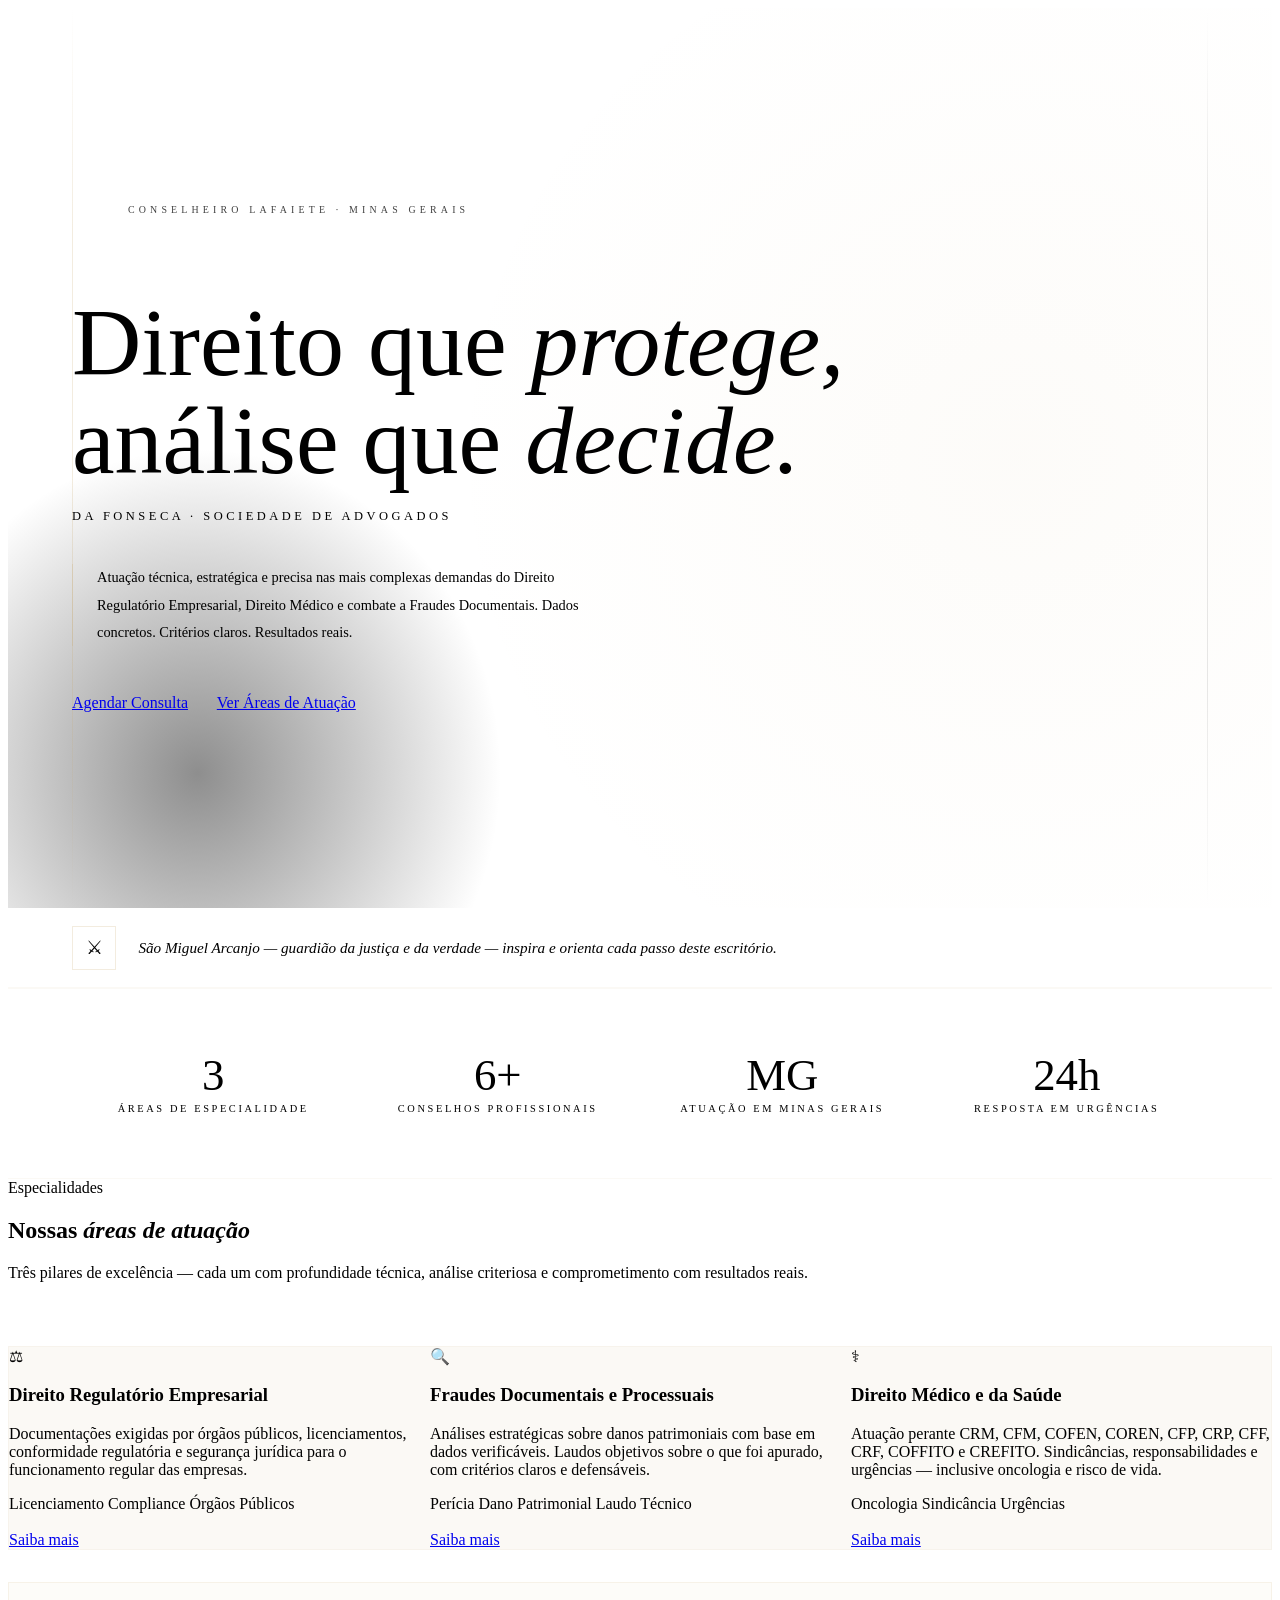
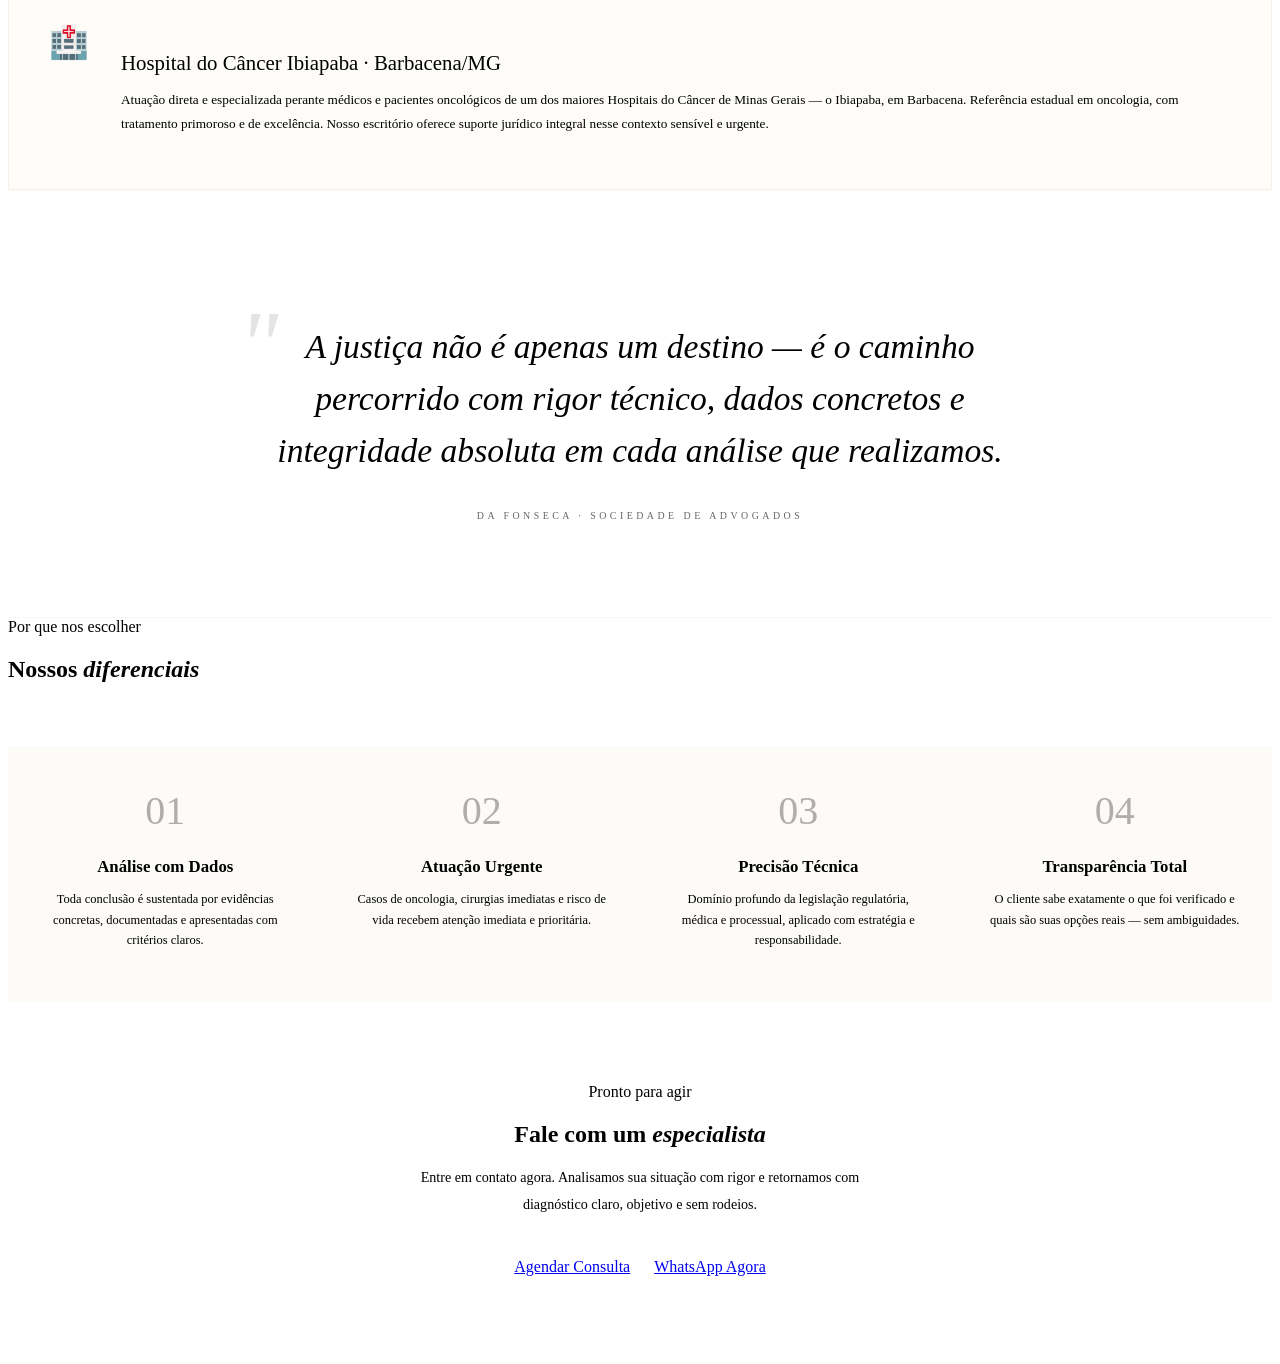
==== index.html @ 6a55d545 "ARQUIVOS ENVIADOS ARQUIVOS COMPLETOS ENVIADOS." ====
<!DOCTYPE html>
<html lang="pt-BR">
<head>
  <meta charset="UTF-8">
  <meta name="viewport" content="width=device-width, initial-scale=1.0">
  <meta name="description" content="Da Fonseca – Sociedade de Advogados. Especialistas em Direito Regulatório Empresarial, Fraudes Documentais e Direito Médico. Conselheiro Lafaiete, MG.">
  <meta property="og:title" content="Da Fonseca – Sociedade de Advogados">
  <meta property="og:description" content="Direito que protege, análise que decide. Conselheiro Lafaiete, MG.">
  <meta property="og:type" content="website">
  <title>Da Fonseca – Sociedade de Advogados</title>
  <link rel="stylesheet" href="css/style.css">
  <style>
    /* ── HERO ── */
    .hero {
      min-height:100vh; display:flex; align-items:center;
      position:relative; overflow:hidden; background:var(--black);
    }
    .hero-bg {
      position:absolute; inset:0;
      background:
        radial-gradient(ellipse 65% 90% at 80% 50%,rgba(201,169,110,.045),transparent 70%),
        radial-gradient(ellipse 40% 60% at 15% 85%,rgba(30,30,30,.5),transparent 60%);
    }
    .hero-line {
      position:absolute; left:5vw; top:0; bottom:0; width:1px;
      background:linear-gradient(180deg,transparent,rgba(201,169,110,.22) 25%,rgba(201,169,110,.22) 75%,transparent);
    }
    .hero-line-r {
      position:absolute; right:5vw; top:0; bottom:0; width:1px;
      background:linear-gradient(180deg,transparent,rgba(60,60,60,.12) 25%,rgba(60,60,60,.12) 75%,transparent);
    }
    .hero-content {
      position:relative; z-index:1;
      padding:0 5vw; max-width:960px;
    }
    .hero-eyebrow {
      display:flex; align-items:center; gap:1rem;
      margin-bottom:2.2rem;
    }
    .hero-eyebrow::before {
      content:''; display:block; width:40px; height:1px; background:var(--gold); opacity:.7;
    }
    .hero-eyebrow span {
      font-size:.62rem; letter-spacing:.42em; text-transform:uppercase;
      color:var(--gold); opacity:.75;
    }
    .hero-title {
      font-family:'Cormorant Garamond',serif; font-weight:300;
      font-size:clamp(3rem,7.5vw,7rem); line-height:1.02;
      color:var(--white); margin-bottom:1.2rem;
    }
    .hero-subtitle {
      font-size:.78rem; letter-spacing:.28em; text-transform:uppercase;
      color:var(--gray4); margin-bottom:2.5rem; font-weight:400;
    }
    .hero-desc {
      max-width:500px; font-size:.9rem; color:var(--gray5); line-height:1.9;
      margin-bottom:3rem;
      border-left:1px solid rgba(201,169,110,.22); padding-left:1.5rem;
    }
    .hero-actions { display:flex; gap:1.8rem; align-items:center; flex-wrap:wrap; }

    /* ── MICHAEL BAR ── */
    .michael-bar {
      background:var(--black2); border-bottom:1px solid rgba(201,169,110,.07);
      padding:1.1rem 5vw; display:flex; align-items:center; gap:1.4rem;
    }
    .michael-icon {
      width:42px; height:42px; border:1px solid rgba(201,169,110,.22);
      display:flex; align-items:center; justify-content:center;
      font-size:1.2rem; color:var(--gold); flex-shrink:0;
    }
    .michael-text {
      font-family:'Cormorant Garamond',serif; font-size:.95rem;
      color:var(--gray5); font-style:italic; line-height:1.4;
    }
    .michael-text strong { color:var(--gold3); font-weight:500; }

    /* ── NUMBERS STRIP ── */
    .numbers-strip {
      background:var(--charcoal); border-top:1px solid rgba(201,169,110,.07);
      border-bottom:1px solid rgba(201,169,110,.07);
      padding:2.5rem 5vw;
    }
    .numbers-grid {
      max-width:1320px; margin:0 auto;
      display:grid; grid-template-columns:repeat(4,1fr); gap:2px;
    }
    .number-item { padding:1.5rem 2rem; text-align:center; }
    .number-value {
      font-family:'Cormorant Garamond',serif; font-size:2.8rem;
      font-weight:300; color:var(--gold); line-height:1;
      margin-bottom:.3rem;
    }
    .number-label {
      font-size:.65rem; letter-spacing:.25em; text-transform:uppercase;
      color:var(--gray5);
    }

    /* ── AREAS OVERVIEW ── */
    .areas-grid {
      display:grid; grid-template-columns:repeat(3,1fr);
      gap:1px; background:rgba(201,169,110,.07);
      border:1px solid rgba(201,169,110,.07); margin-top:4rem;
    }

    /* ── QUOTE ── */
    .quote-section {
      background:var(--velvet);
      border-top:1px solid rgba(201,169,110,.08);
      border-bottom:1px solid rgba(201,169,110,.08);
    }
    .quote-inner { max-width:820px; margin:0 auto; padding:6rem 5vw; text-align:center; }
    blockquote {
      font-family:'Cormorant Garamond',serif;
      font-size:clamp(1.3rem,3vw,2.1rem); font-weight:300;
      font-style:italic; color:var(--cream); line-height:1.55; position:relative;
    }
    blockquote::before {
      content:'"'; position:absolute; top:-1.5rem; left:-2rem;
      font-size:6rem; color:var(--gold); opacity:.1;
      font-family:'Cormorant Garamond',serif; line-height:1;
    }
    .quote-author {
      margin-top:1.5rem; font-size:.62rem;
      letter-spacing:.35em; text-transform:uppercase;
      color:var(--gold); opacity:.6;
    }

    /* ── IBIAPABA HIGHLIGHT ── */
    .ibiapaba-block {
      background:rgba(201,169,110,.04);
      border:1px solid rgba(201,169,110,.12);
      padding:2.5rem; margin-top:2rem;
      display:flex; gap:2rem; align-items:flex-start;
    }
    .ibiapaba-icon { font-size:2rem; flex-shrink:0; }
    .ibiapaba-block h4 {
      font-family:'Cormorant Garamond',serif; font-size:1.3rem;
      color:var(--gold3); margin-bottom:.5rem; font-weight:400;
    }
    .ibiapaba-block p { font-size:.83rem; color:var(--gray5); line-height:1.8; }

    /* ── DIFFERENTIALS ── */
    .diff-grid {
      display:grid; grid-template-columns:repeat(4,1fr);
      gap:2px; background:rgba(201,169,110,.05);
      margin-top:4rem;
    }
    .diff-item { background:var(--black); padding:2.5rem 1.8rem; text-align:center; }
    .diff-num {
      font-family:'Cormorant Garamond',serif; font-size:2.5rem;
      font-weight:300; color:var(--gold); opacity:.3; margin-bottom:.5rem;
    }
    .diff-item h4 { font-size:1.05rem; color:var(--cream); margin-bottom:.5rem; }
    .diff-item p  { font-size:.78rem; color:var(--gray5); line-height:1.65; }

    @media(max-width:900px) {
      .areas-grid  { grid-template-columns:1fr; }
      .diff-grid   { grid-template-columns:1fr 1fr; }
      .numbers-grid{ grid-template-columns:1fr 1fr; }
      .ibiapaba-block { flex-direction:column; }
    }
    @media(max-width:480px) {
      .diff-grid   { grid-template-columns:1fr; }
      .numbers-grid{ grid-template-columns:1fr 1fr; }
    }
  </style>
</head>
<body>

<!-- NAV -->
<div id="nav-placeholder"></div>

<!-- HERO -->
<section class="hero">
  <div class="hero-bg"></div>
  <div class="hero-line"></div>
  <div class="hero-line-r"></div>
  <div class="hero-content">
    <div class="hero-eyebrow fade-up">
      <span>Conselheiro Lafaiete · Minas Gerais</span>
    </div>
    <h1 class="hero-title fade-up d1">
      Direito que <em>protege,</em><br>
      análise que <em>decide.</em>
    </h1>
    <p class="hero-subtitle fade-up d2">Da Fonseca · Sociedade de Advogados</p>
    <p class="hero-desc fade-up d2">
      Atuação técnica, estratégica e precisa nas mais complexas demandas
      do Direito Regulatório Empresarial, Direito Médico e combate a
      Fraudes Documentais. Dados concretos. Critérios claros. Resultados reais.
    </p>
    <div class="hero-actions fade-up d3">
      <a href="contato.html" class="btn btn-gold">Agendar Consulta</a>
      <a href="areas.html" class="btn-ghost">Ver Áreas de Atuação</a>
    </div>
  </div>
</section>

<!-- MICHAEL BAR -->
<div class="michael-bar">
  <div class="michael-icon">⚔</div>
  <div class="michael-text">
    <strong>São Miguel Arcanjo</strong> — guardião da justiça e da verdade —
    inspira e orienta cada passo deste escritório.
  </div>
</div>

<!-- NÚMEROS -->
<div class="numbers-strip">
  <div class="numbers-grid">
    <div class="number-item reveal">
      <div class="number-value">3</div>
      <div class="number-label">Áreas de Especialidade</div>
    </div>
    <div class="number-item reveal">
      <div class="number-value">6+</div>
      <div class="number-label">Conselhos Profissionais</div>
    </div>
    <div class="number-item reveal">
      <div class="number-value">MG</div>
      <div class="number-label">Atuação em Minas Gerais</div>
    </div>
    <div class="number-item reveal">
      <div class="number-value">24h</div>
      <div class="number-label">Resposta em Urgências</div>
    </div>
  </div>
</div>

<div class="divider"></div>

<!-- ÁREAS OVERVIEW -->
<section class="section section--dark">
  <div class="container">
    <div class="section-label">Especialidades</div>
    <h2 class="section-title">Nossas <em>áreas de atuação</em></h2>
    <p class="section-desc">
      Três pilares de excelência — cada um com profundidade técnica,
      análise criteriosa e comprometimento com resultados reais.
    </p>
    <div class="areas-grid">
      <div class="card reveal">
        <span class="card-icon">⚖</span>
        <h3>Direito Regulatório Empresarial</h3>
        <p>
          Documentações exigidas por órgãos públicos, licenciamentos,
          conformidade regulatória e segurança jurídica para o funcionamento
          regular das empresas.
        </p>
        <div class="card-tags">
          <span class="tag">Licenciamento</span>
          <span class="tag">Compliance</span>
          <span class="tag">Órgãos Públicos</span>
        </div>
        <br>
        <a href="direito-regulatorio.html" class="btn-ghost">Saiba mais</a>
      </div>
      <div class="card reveal">
        <span class="card-icon">🔍</span>
        <h3>Fraudes Documentais e Processuais</h3>
        <p>
          Análises estratégicas sobre danos patrimoniais com base em dados
          verificáveis. Laudos objetivos sobre o que foi apurado, com
          critérios claros e defensáveis.
        </p>
        <div class="card-tags">
          <span class="tag">Perícia</span>
          <span class="tag">Dano Patrimonial</span>
          <span class="tag">Laudo Técnico</span>
        </div>
        <br>
        <a href="areas.html#fraudes" class="btn-ghost">Saiba mais</a>
      </div>
      <div class="card reveal">
        <span class="card-icon">⚕</span>
        <h3>Direito Médico e da Saúde</h3>
        <p>
          Atuação perante CRM, CFM, COFEN, COREN, CFP, CRP, CFF, CRF,
          COFFITO e CREFITO. Sindicâncias, responsabilidades e urgências —
          inclusive oncologia e risco de vida.
        </p>
        <div class="card-tags">
          <span class="tag">Oncologia</span>
          <span class="tag">Sindicância</span>
          <span class="tag">Urgências</span>
        </div>
        <br>
        <a href="direito-medico.html" class="btn-ghost">Saiba mais</a>
      </div>
    </div>

    <!-- IBIAPABA -->
    <div class="ibiapaba-block reveal">
      <div class="ibiapaba-icon">🏥</div>
      <div>
        <h4>Hospital do Câncer Ibiapaba · Barbacena/MG</h4>
        <p>
          Atuação direta e especializada perante médicos e pacientes oncológicos
          de um dos maiores Hospitais do Câncer de Minas Gerais — o Ibiapaba,
          em Barbacena. Referência estadual em oncologia, com tratamento
          primoroso e de excelência. Nosso escritório oferece suporte jurídico
          integral nesse contexto sensível e urgente.
        </p>
      </div>
    </div>
  </div>
</section>

<!-- QUOTE -->
<div class="quote-section">
  <div class="quote-inner">
    <blockquote>
      A justiça não é apenas um destino — é o caminho percorrido
      com rigor técnico, dados concretos e integridade absoluta
      em cada análise que realizamos.
    </blockquote>
    <div class="quote-author">Da Fonseca · Sociedade de Advogados</div>
  </div>
</div>

<!-- DIFERENCIAIS -->
<section class="section">
  <div class="container">
    <div class="section-label">Por que nos escolher</div>
    <h2 class="section-title">Nossos <em>diferenciais</em></h2>
    <div class="diff-grid">
      <div class="diff-item reveal">
        <div class="diff-num">01</div>
        <h4>Análise com Dados</h4>
        <p>Toda conclusão é sustentada por evidências concretas, documentadas e apresentadas com critérios claros.</p>
      </div>
      <div class="diff-item reveal">
        <div class="diff-num">02</div>
        <h4>Atuação Urgente</h4>
        <p>Casos de oncologia, cirurgias imediatas e risco de vida recebem atenção imediata e prioritária.</p>
      </div>
      <div class="diff-item reveal">
        <div class="diff-num">03</div>
        <h4>Precisão Técnica</h4>
        <p>Domínio profundo da legislação regulatória, médica e processual, aplicado com estratégia e responsabilidade.</p>
      </div>
      <div class="diff-item reveal">
        <div class="diff-num">04</div>
        <h4>Transparência Total</h4>
        <p>O cliente sabe exatamente o que foi verificado e quais são suas opções reais — sem ambiguidades.</p>
      </div>
    </div>
  </div>
</section>

<!-- CTA FINAL -->
<section class="section section--charcoal" style="padding:5rem 0;">
  <div class="container" style="text-align:center;">
    <div class="section-label" style="justify-content:center;">Pronto para agir</div>
    <h2 class="section-title reveal" style="margin-bottom:1rem;">
      Fale com um <em>especialista</em>
    </h2>
    <p class="reveal" style="max-width:480px;margin:0 auto 2.5rem;font-size:.88rem;color:var(--gray5);line-height:1.9;">
      Entre em contato agora. Analisamos sua situação com rigor e
      retornamos com diagnóstico claro, objetivo e sem rodeios.
    </p>
    <div style="display:flex;gap:1.5rem;justify-content:center;flex-wrap:wrap;" class="reveal">
      <a href="contato.html" class="btn btn-gold">Agendar Consulta</a>
      <a href="https://wa.me/5531999999999?text=Olá!%20Gostaria%20de%20uma%20consulta%20com%20Da%20Fonseca%20Advogados." target="_blank" class="btn btn-outline">WhatsApp Agora</a>
    </div>
  </div>
</section>

<!-- FOOTER -->
<div id="footer-placeholder"></div>

<script src="js/components.js"></script>
<script src="js/main.js"></script>
</body>
</html>
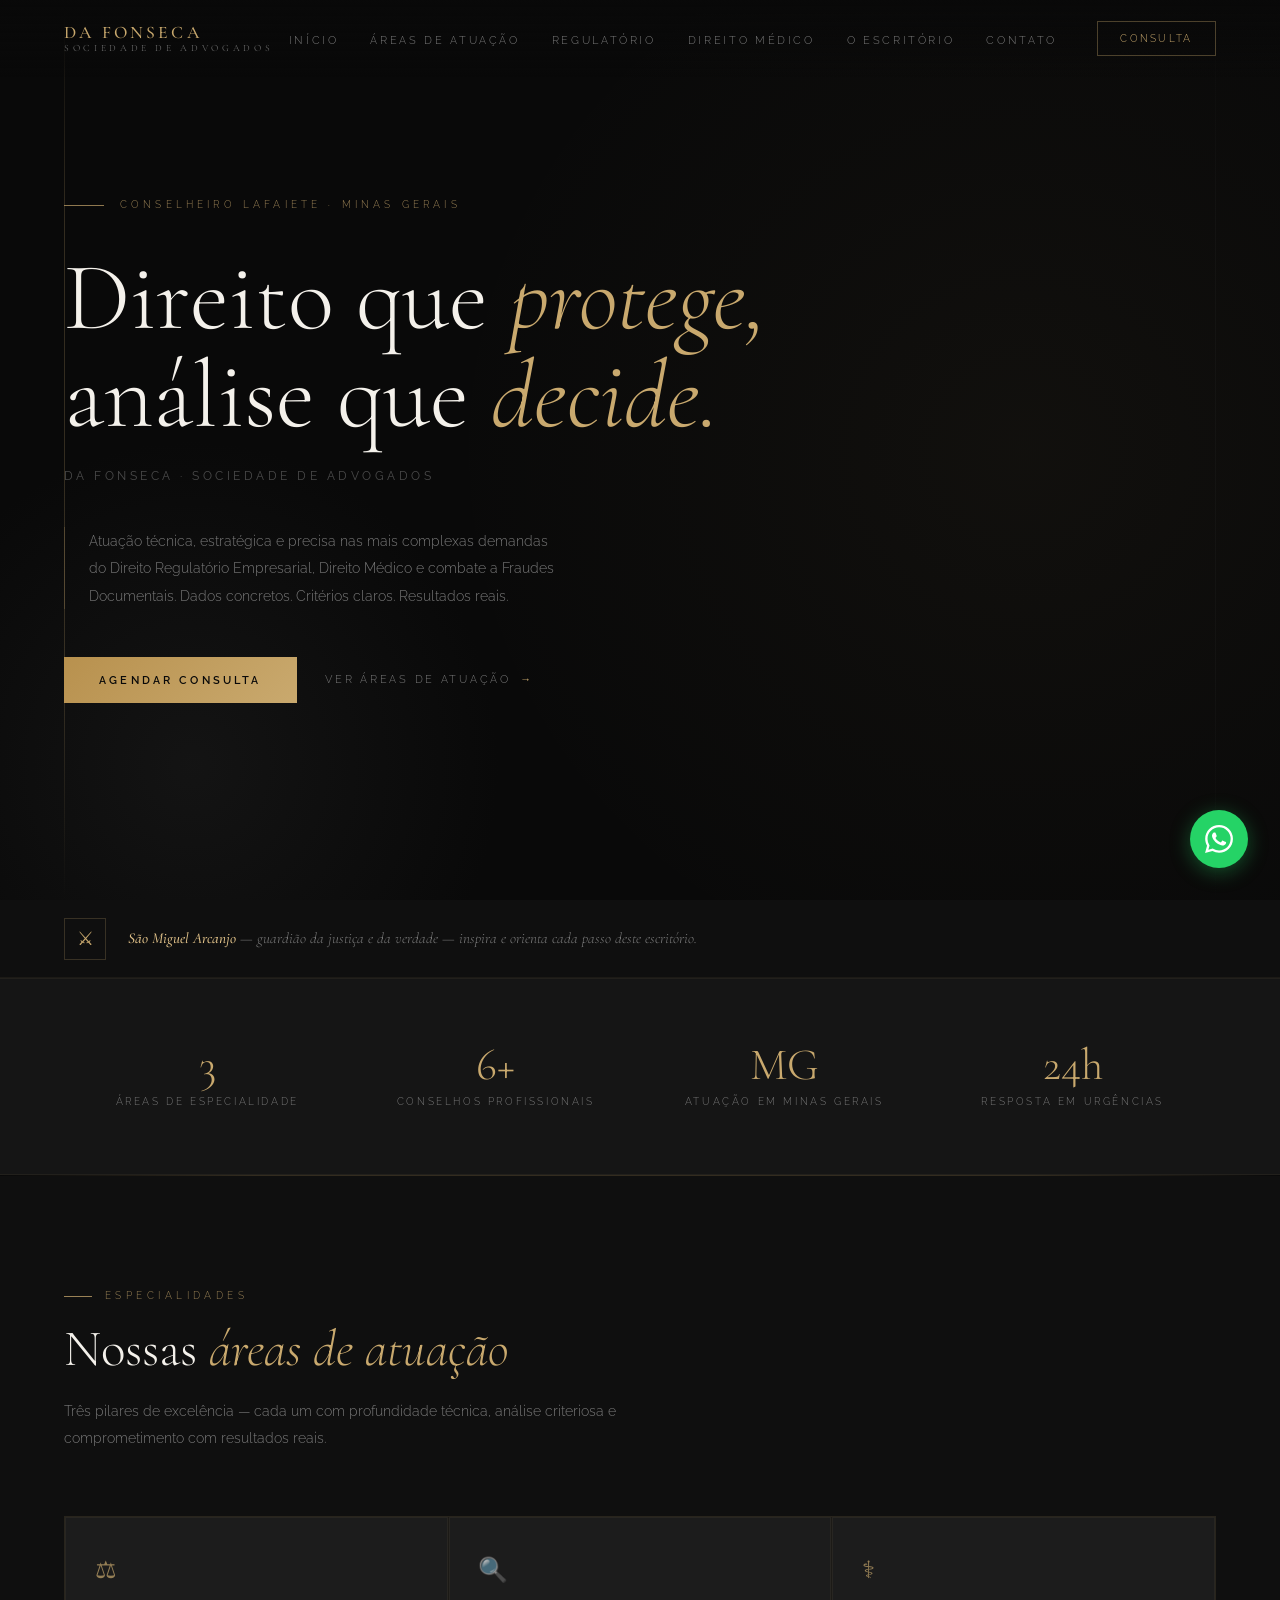
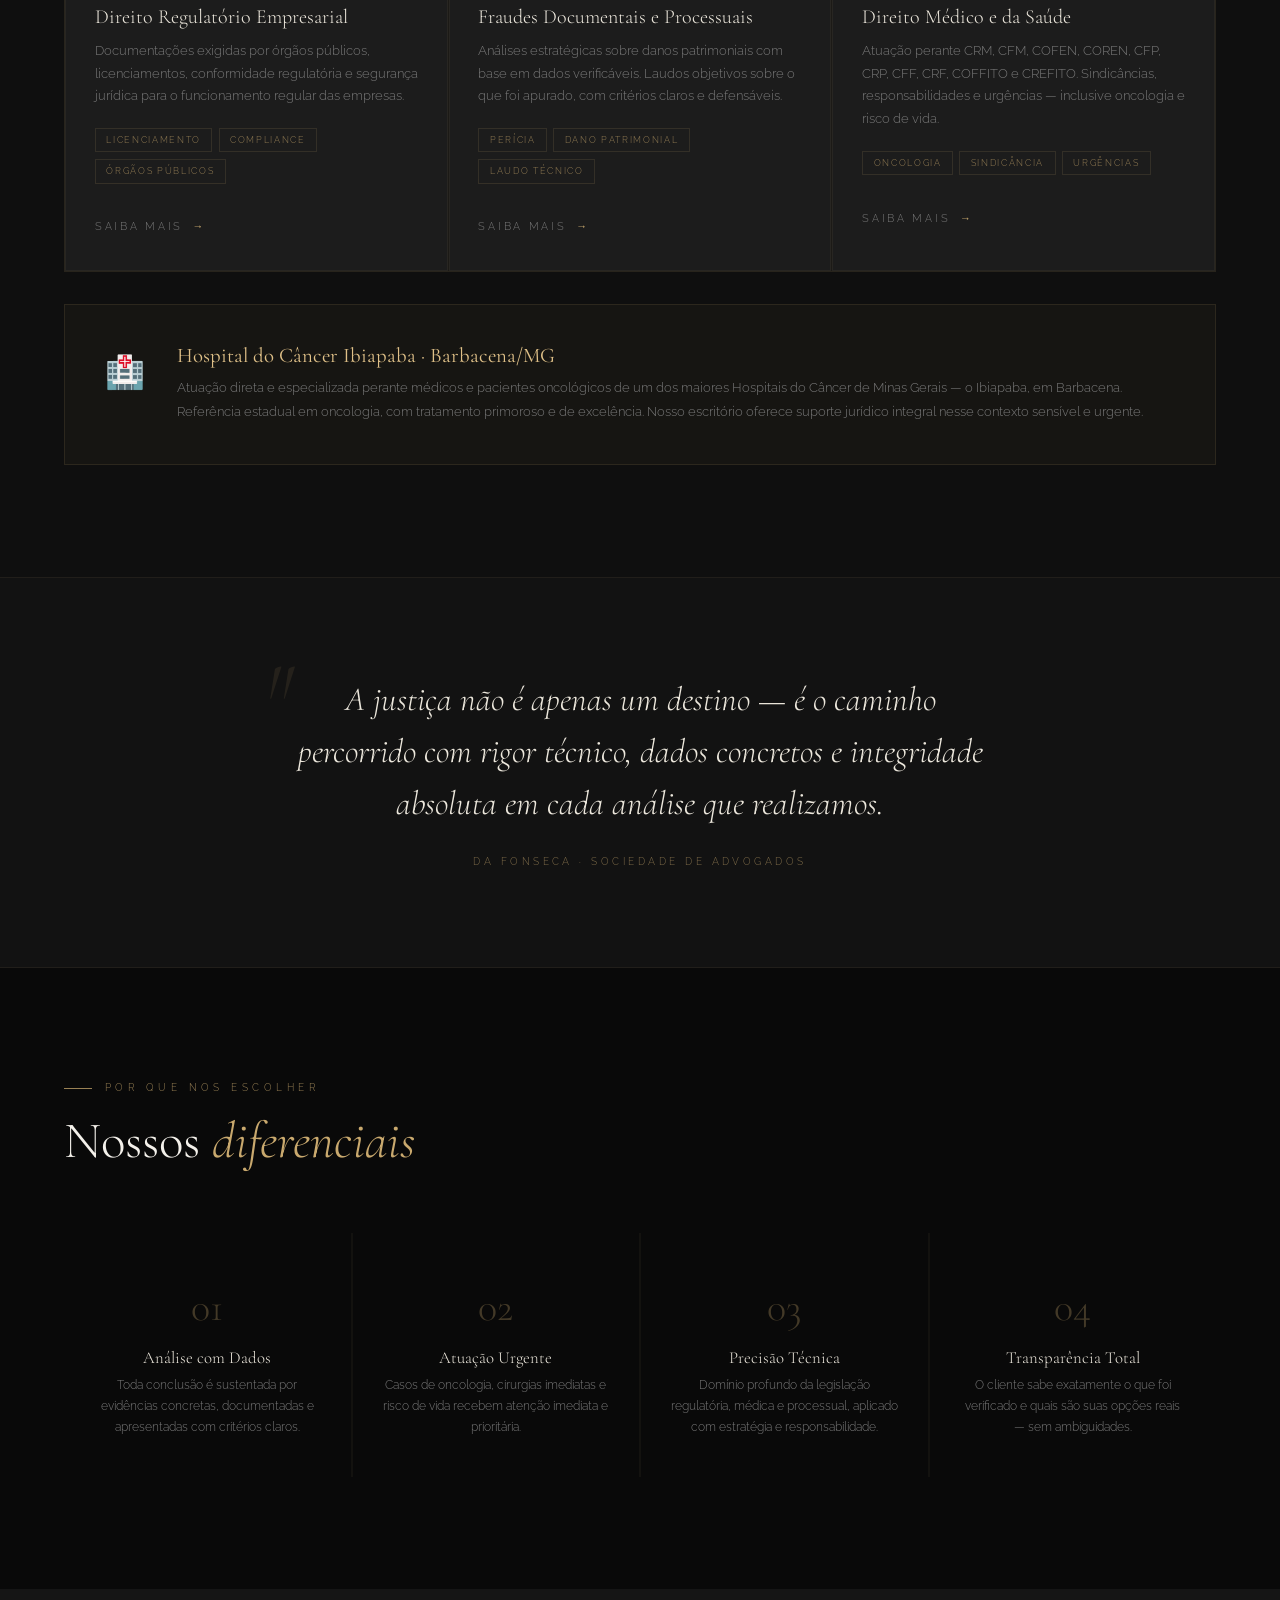
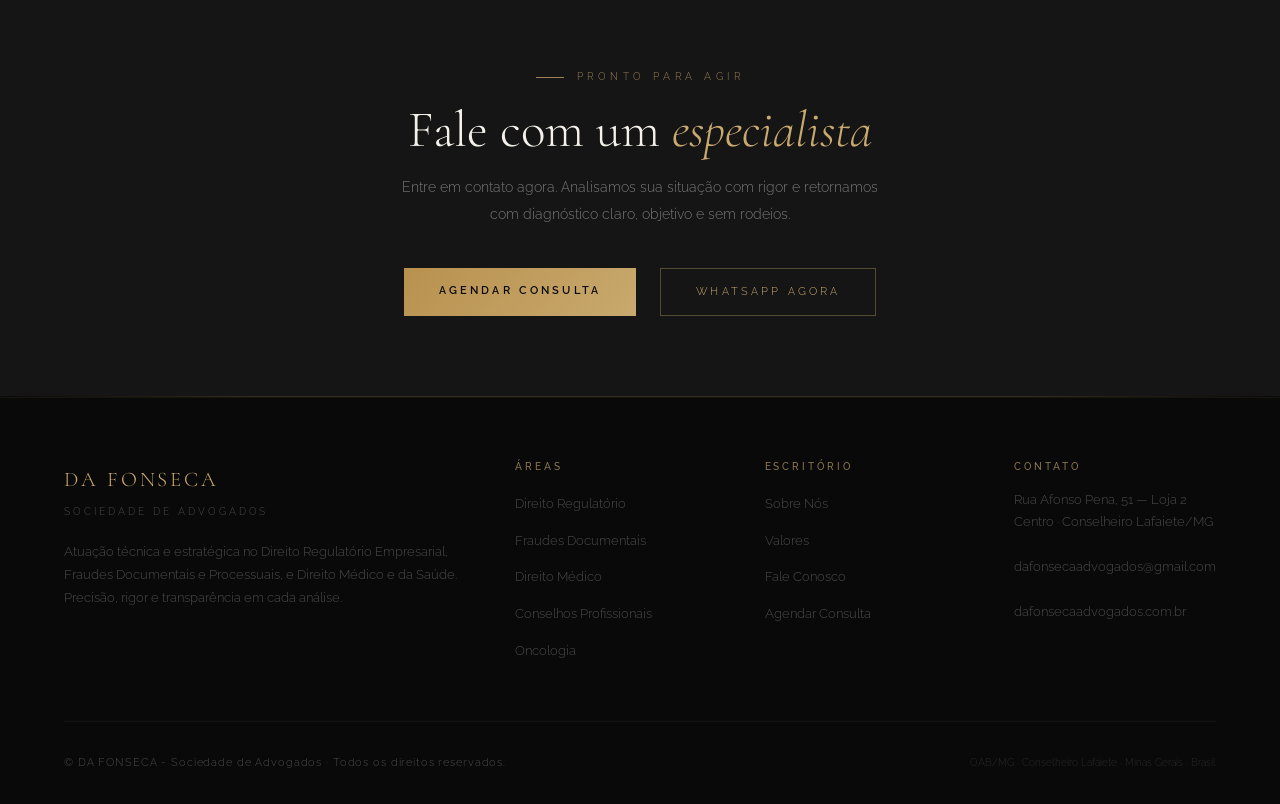
==== commit bf7ec7c2: "Novos Novos" ====
--- a/index.html
+++ b/index.html
@@ -363,7 +363,7 @@
     </p>
     <div style="display:flex;gap:1.5rem;justify-content:center;flex-wrap:wrap;" class="reveal">
       <a href="contato.html" class="btn btn-gold">Agendar Consulta</a>
-      <a href="https://wa.me/5531999999999?text=Olá!%20Gostaria%20de%20uma%20consulta%20com%20Da%20Fonseca%20Advogados." target="_blank" class="btn btn-outline">WhatsApp Agora</a>
+      <a href="https://wa.me/5531980024180?text=Olá!%20Gostaria%20de%20uma%20consulta%20com%20DA%20FONSECA%20Advogados." target="_blank" class="btn btn-outline">WhatsApp Agora</a>
     </div>
   </div>
 </section>
--- a/css/style.css
+++ b/css/style.css
@@ -0,0 +1,345 @@
+/* ============================================================
+   DA FONSECA – SOCIEDADE DE ADVOGADOS
+   style.css – Design System Global
+   ============================================================ */
+
+@import url('https://fonts.googleapis.com/css2?family=Cormorant+Garamond:ital,wght@0,300;0,400;0,500;0,600;1,300;1,400;1,500&family=Raleway:wght@300;400;500;600;700&display=swap');
+
+/* ── RESET & ROOT ── */
+*, *::before, *::after { margin:0; padding:0; box-sizing:border-box; }
+
+:root {
+  --black:    #090909;
+  --black2:   #0f0f0f;
+  --charcoal: #151515;
+  --velvet:   #121212;
+  --gray1:    #1c1c1c;
+  --gray2:    #242424;
+  --gray3:    #303030;
+  --gray4:    #4a4a4a;
+  --gray5:    #787878;
+  --gray6:    #a8a8a8;
+  --gray7:    #cecece;
+  --gold:     #c9a96e;
+  --gold2:    #b8914e;
+  --gold3:    #dfc088;
+  --gold4:    #f0dca8;
+  --white:    #f4f1eb;
+  --cream:    #ece7dc;
+  --whatsapp: #25D366;
+}
+
+html { scroll-behavior:smooth; font-size:16px; }
+
+body {
+  background: var(--black);
+  color: var(--gray6);
+  font-family: 'Raleway', sans-serif;
+  font-weight: 300;
+  line-height: 1.7;
+  overflow-x: hidden;
+}
+
+/* SCROLLBAR */
+::-webkit-scrollbar { width:4px; }
+::-webkit-scrollbar-track { background: var(--black2); }
+::-webkit-scrollbar-thumb { background: var(--gold2); border-radius:2px; }
+
+/* SELECTION */
+::selection { background: rgba(201,169,110,.2); color: var(--gold4); }
+
+/* ── TYPOGRAPHY ── */
+h1,h2,h3,h4,h5 {
+  font-family: 'Cormorant Garamond', serif;
+  font-weight: 300;
+  line-height: 1.1;
+  color: var(--white);
+}
+h1 { font-size: clamp(2.8rem,7vw,6rem); }
+h2 { font-size: clamp(2rem,4vw,3.6rem); }
+h3 { font-size: clamp(1.3rem,2.5vw,1.8rem); }
+h4 { font-size: 1.2rem; }
+em { font-style:italic; color: var(--gold); }
+p  { line-height:1.85; }
+a  { color:inherit; text-decoration:none; transition:color .25s; }
+
+/* ── LAYOUT ── */
+.container { max-width:1320px; margin:0 auto; padding:0 5vw; }
+.section    { padding:7rem 0; position:relative; z-index:1; }
+.section--dark    { background: var(--black2); }
+.section--velvet  { background: var(--velvet); }
+.section--charcoal{ background: var(--charcoal); }
+
+/* ── GOLD DIVIDER ── */
+.divider {
+  width:100%; height:1px;
+  background: linear-gradient(90deg,transparent,rgba(201,169,110,.22) 20%,rgba(201,169,110,.22) 80%,transparent);
+}
+
+/* ── SECTION HEADER ── */
+.section-label {
+  display:flex; align-items:center; gap:.8rem;
+  font-size:.62rem; letter-spacing:.45em; text-transform:uppercase;
+  color:var(--gold); opacity:.75; margin-bottom:1rem;
+}
+.section-label::before {
+  content:''; display:block; width:28px; height:1px;
+  background:var(--gold);
+}
+.section-title { margin-bottom:1.2rem; }
+.section-desc  { max-width:560px; font-size:.9rem; color:var(--gray5); line-height:1.9; }
+
+/* ── BUTTONS ── */
+.btn {
+  display:inline-block; font-family:'Raleway',sans-serif;
+  font-size:.7rem; letter-spacing:.28em; text-transform:uppercase;
+  padding:.85rem 2.2rem; transition:all .3s; cursor:pointer; border:none;
+}
+.btn-gold {
+  background: linear-gradient(135deg,var(--gold2),var(--gold));
+  color: var(--black); font-weight:600;
+}
+.btn-gold:hover { opacity:.82; transform:translateY(-1px); }
+
+.btn-outline {
+  border:1px solid rgba(201,169,110,.35);
+  color:var(--gold); background:transparent;
+}
+.btn-outline:hover { background:rgba(201,169,110,.07); border-color:var(--gold); }
+
+.btn-ghost {
+  color:var(--gray5); display:inline-flex; align-items:center; gap:.6rem;
+  font-size:.68rem; letter-spacing:.25em; text-transform:uppercase;
+}
+.btn-ghost::after { content:'→'; color:var(--gold); transition:transform .3s; }
+.btn-ghost:hover  { color:var(--gold); }
+.btn-ghost:hover::after { transform:translateX(5px); }
+
+/* ── WHATSAPP FLOAT ── */
+.wa-float {
+  position:fixed; bottom:2rem; right:2rem; z-index:999;
+  width:58px; height:58px; border-radius:50%;
+  background:var(--whatsapp);
+  display:flex; align-items:center; justify-content:center;
+  box-shadow:0 4px 20px rgba(37,211,102,.35);
+  transition:transform .3s, box-shadow .3s;
+  animation: waPulse 2.5s infinite;
+}
+.wa-float:hover { transform:scale(1.08); box-shadow:0 6px 28px rgba(37,211,102,.5); }
+.wa-float svg   { width:28px; height:28px; fill:#fff; }
+.wa-tooltip {
+  position:absolute; right:68px; white-space:nowrap;
+  background:var(--gray1); color:var(--gray7);
+  font-size:.68rem; letter-spacing:.12em; padding:.45rem .9rem;
+  border:1px solid rgba(201,169,110,.15); opacity:0;
+  transition:opacity .3s; pointer-events:none;
+}
+.wa-float:hover .wa-tooltip { opacity:1; }
+@keyframes waPulse {
+  0%,100% { box-shadow:0 4px 20px rgba(37,211,102,.35); }
+  50%      { box-shadow:0 4px 28px rgba(37,211,102,.6); }
+}
+
+/* ── NAVIGATION ── */
+#nav {
+  position:fixed; top:0; left:0; right:0; z-index:200;
+  padding:1.3rem 5vw;
+  display:flex; align-items:center; justify-content:space-between;
+  transition:background .4s, padding .4s;
+  background:linear-gradient(180deg,rgba(9,9,9,.98),transparent);
+}
+#nav.scrolled {
+  background:rgba(9,9,9,.97);
+  border-bottom:1px solid rgba(201,169,110,.1);
+  padding:1rem 5vw;
+}
+.nav-logo {
+  font-family:'Cormorant Garamond',serif;
+  font-size:1.1rem; font-weight:500;
+  letter-spacing:.18em; color:var(--gold);
+  text-transform:uppercase; line-height:1;
+}
+.nav-logo span {
+  display:block; color:var(--gray5);
+  font-size:.6rem; letter-spacing:.38em;
+  font-weight:300; margin-top:3px;
+}
+.nav-menu { display:flex; align-items:center; gap:2.5rem; }
+.nav-links { display:flex; gap:2rem; list-style:none; }
+.nav-links a {
+  font-size:.66rem; letter-spacing:.25em; text-transform:uppercase;
+  color:var(--gray5); position:relative; padding-bottom:2px;
+}
+.nav-links a::after {
+  content:''; position:absolute; bottom:0; left:0; right:0;
+  height:1px; background:var(--gold); transform:scaleX(0);
+  transition:transform .3s; transform-origin:left;
+}
+.nav-links a:hover, .nav-links a.active { color:var(--gold); }
+.nav-links a:hover::after, .nav-links a.active::after { transform:scaleX(1); }
+.nav-cta {
+  border:1px solid rgba(201,169,110,.35); color:var(--gold);
+  padding:.5rem 1.4rem; font-size:.65rem; letter-spacing:.22em;
+  text-transform:uppercase; transition:all .3s;
+}
+.nav-cta:hover { background:rgba(201,169,110,.08); }
+
+/* Hamburger */
+.nav-hamburger {
+  display:none; flex-direction:column; gap:5px; cursor:pointer;
+  background:none; border:none; padding:.3rem;
+}
+.nav-hamburger span {
+  display:block; width:24px; height:1px;
+  background:var(--gray6); transition:all .3s;
+}
+.nav-hamburger.open span:nth-child(1) { transform:rotate(45deg) translate(4px,4px); }
+.nav-hamburger.open span:nth-child(2) { opacity:0; }
+.nav-hamburger.open span:nth-child(3) { transform:rotate(-45deg) translate(4px,-4px); }
+
+/* Mobile nav */
+.nav-drawer {
+  display:none; position:fixed;
+  top:0; left:0; right:0; bottom:0; z-index:190;
+  background:rgba(9,9,9,.98);
+  flex-direction:column; align-items:center; justify-content:center;
+  gap:2rem;
+}
+.nav-drawer.open { display:flex; }
+.nav-drawer a {
+  font-family:'Cormorant Garamond',serif;
+  font-size:2rem; font-weight:300; color:var(--gray7);
+  letter-spacing:.08em;
+}
+.nav-drawer a:hover { color:var(--gold); }
+
+/* ── FOOTER ── */
+footer {
+  background:var(--black);
+  border-top:1px solid rgba(201,169,110,.08);
+  padding:4rem 5vw 2rem;
+}
+.footer-grid {
+  max-width:1320px; margin:0 auto;
+  display:grid; grid-template-columns:2fr 1fr 1fr 1fr;
+  gap:3rem; padding-bottom:3rem;
+  border-bottom:1px solid rgba(201,169,110,.07);
+}
+.footer-brand-name {
+  font-family:'Cormorant Garamond',serif;
+  font-size:1.3rem; color:var(--gold); letter-spacing:.14em; margin-bottom:.4rem;
+}
+.footer-brand-tag {
+  font-size:.62rem; color:var(--gray4); letter-spacing:.3em;
+  text-transform:uppercase; margin-bottom:1.2rem;
+}
+.footer-brand-desc { font-size:.8rem; color:var(--gray4); line-height:1.8; }
+.footer-col h5 {
+  font-family:'Raleway',sans-serif; font-size:.62rem;
+  letter-spacing:.3em; text-transform:uppercase;
+  color:var(--gold); opacity:.7; margin-bottom:1rem; font-weight:500;
+}
+.footer-col ul { list-style:none; }
+.footer-col ul li { margin-bottom:.6rem; }
+.footer-col ul li a { font-size:.8rem; color:var(--gray4); transition:color .25s; }
+.footer-col ul li a:hover { color:var(--gold); }
+.footer-col p { font-size:.8rem; color:var(--gray4); line-height:1.75; }
+.footer-bottom {
+  max-width:1320px; margin:2rem auto 0;
+  display:flex; justify-content:space-between; align-items:center;
+  flex-wrap:wrap; gap:1rem;
+}
+.footer-copy { font-size:.68rem; color:var(--gray4); letter-spacing:.08em; }
+.footer-oab  { font-size:.65rem; color:var(--gray4); opacity:.5; }
+
+/* ── PAGE HERO (subpáginas) ── */
+.page-hero {
+  min-height:45vh; display:flex; align-items:flex-end;
+  padding:9rem 5vw 4rem; position:relative; overflow:hidden;
+  background:var(--black);
+}
+.page-hero::before {
+  content:''; position:absolute; inset:0;
+  background:radial-gradient(ellipse 60% 80% at 75% 40%,rgba(201,169,110,.05),transparent 70%);
+}
+.page-hero-line {
+  position:absolute; left:5vw; top:0; bottom:0; width:1px;
+  background:linear-gradient(180deg,transparent,rgba(201,169,110,.18) 30%,rgba(201,169,110,.18) 80%,transparent);
+}
+.page-hero-content { position:relative; z-index:1; max-width:780px; }
+.page-hero-content .section-label { margin-bottom:1rem; }
+.page-hero-content h1 { margin-bottom:1rem; }
+.page-hero-content p  { font-size:.92rem; color:var(--gray5); max-width:540px; line-height:1.9; }
+
+/* ── CARDS ── */
+.card {
+  background:var(--gray1); border:1px solid rgba(201,169,110,.07);
+  padding:2rem 1.8rem; position:relative; overflow:hidden;
+  transition:background .3s, border-color .3s;
+}
+.card::after {
+  content:''; position:absolute; bottom:0; left:0; right:0;
+  height:2px;
+  background:linear-gradient(90deg,transparent,var(--gold),transparent);
+  opacity:0; transition:opacity .4s;
+}
+.card:hover { background:var(--gray2); border-color:rgba(201,169,110,.15); }
+.card:hover::after { opacity:1; }
+.card-icon { font-size:1.5rem; color:var(--gold); opacity:.7; margin-bottom:1rem; display:block; }
+.card h3   { font-size:1.25rem; margin-bottom:.7rem; color:var(--cream); }
+.card p    { font-size:.82rem; color:var(--gray5); line-height:1.75; }
+.card-tags { margin-top:1.2rem; display:flex; flex-wrap:wrap; gap:.4rem; }
+.tag {
+  font-size:.58rem; letter-spacing:.18em; text-transform:uppercase;
+  border:1px solid rgba(201,169,110,.2); color:var(--gold);
+  padding:.22rem .65rem; opacity:.7;
+}
+
+/* ── FORM ── */
+.form-group { display:flex; flex-direction:column; gap:.45rem; margin-bottom:1.2rem; }
+.form-group label {
+  font-size:.62rem; letter-spacing:.28em; text-transform:uppercase;
+  color:var(--gold); opacity:.75;
+}
+.form-group input,
+.form-group textarea,
+.form-group select {
+  background:rgba(255,255,255,.03);
+  border:1px solid rgba(201,169,110,.15);
+  color:var(--gray7); padding:.85rem 1rem;
+  font-family:'Raleway',sans-serif; font-size:.84rem; font-weight:300;
+  outline:none; transition:border-color .3s; resize:none;
+  -webkit-appearance:none;
+}
+.form-group input:focus,
+.form-group textarea:focus,
+.form-group select:focus { border-color:rgba(201,169,110,.45); }
+.form-group select option { background:var(--charcoal); }
+.form-row { display:grid; grid-template-columns:1fr 1fr; gap:1rem; }
+
+/* ── ANIMATIONS ── */
+@keyframes fadeUp {
+  from { opacity:0; transform:translateY(22px); }
+  to   { opacity:1; transform:translateY(0); }
+}
+.fade-up { animation:fadeUp .75s ease both; }
+.d1 { animation-delay:.1s; }
+.d2 { animation-delay:.22s; }
+.d3 { animation-delay:.35s; }
+.d4 { animation-delay:.48s; }
+
+/* ── RESPONSIVE ── */
+@media(max-width:1024px) {
+  .footer-grid { grid-template-columns:1fr 1fr; }
+}
+@media(max-width:768px) {
+  .nav-menu  { display:none; }
+  .nav-hamburger { display:flex; }
+  .form-row  { grid-template-columns:1fr; }
+  .footer-grid { grid-template-columns:1fr; gap:2rem; }
+}
+@media(max-width:480px) {
+  .section { padding:5rem 0; }
+  h1 { font-size:2.6rem; }
+  h2 { font-size:2rem; }
+}
